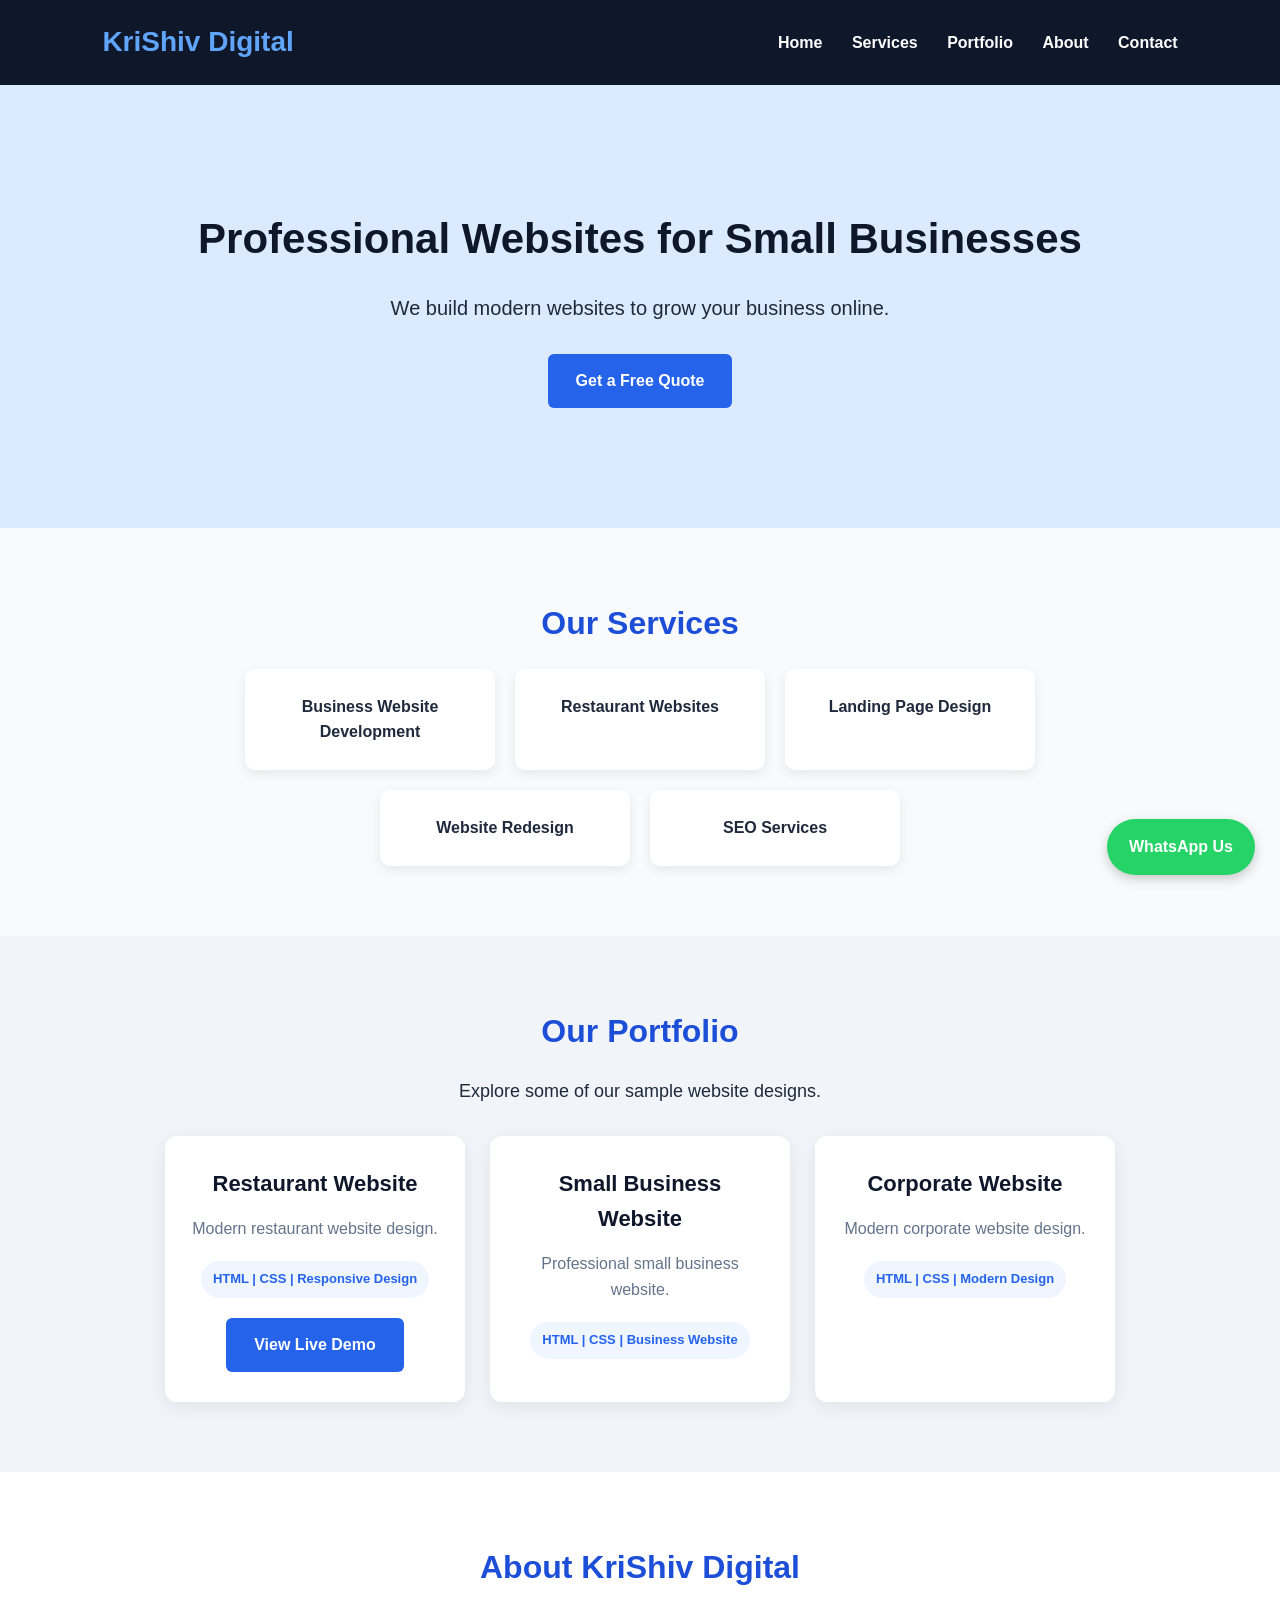
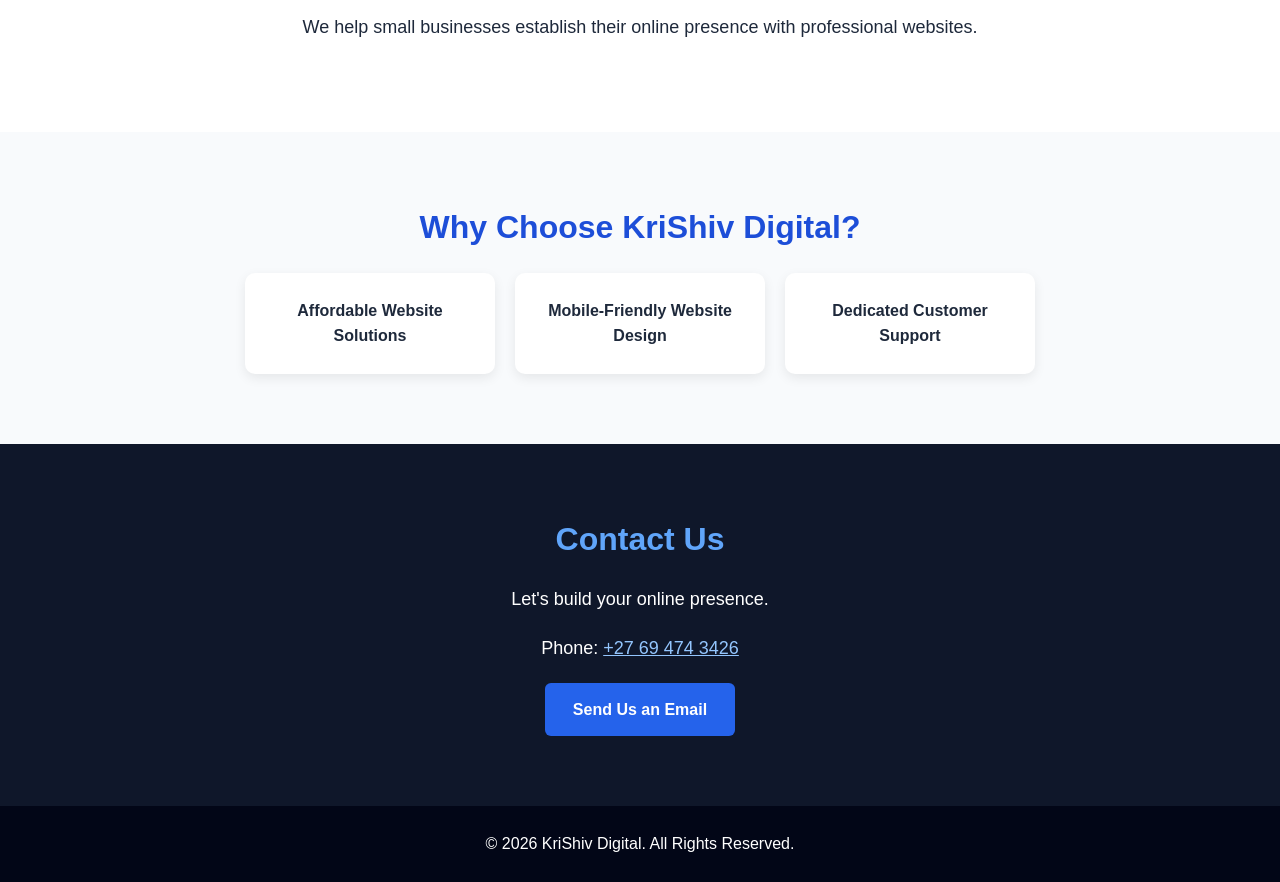
==== index.html @ ae265539 "Initial commit - KriShiv Digital website" ====
<!DOCTYPE html>
<html lang="en">

<head>
    <meta charset="UTF-8">
    <meta name="viewport" content="width=device-width, initial-scale=1.0">

    <title>KriShiv Digital | Professional Websites</title>

    <link rel="stylesheet" href="style.css">
</head>

<body>

    <!-- Header -->
    <header>
        <h1>KriShiv Digital</h1>

        <nav>
            <a href="#home">Home</a>
            <a href="#services">Services</a>
            <a href="#portfolio">Portfolio</a>
            <a href="#about">About</a>
            <a href="#contact">Contact</a>
        </nav>
    </header>

    <!-- Home Section -->
    <main>
        <section id="home">
            <h2>Professional Websites for Small Businesses</h2>

            <p>
                We build modern websites to grow
                your business online.
            </p>

            <a href="#contact" class="btn">
                Get a Free Quote
            </a>
        </section>

        <!-- Services Section -->
        <section id="services">
            <h2>Our Services</h2>

            <ul>
                <li>Business Website Development</li>
                <li>Restaurant Websites</li>
                <li>Landing Page Design</li>
                <li>Website Redesign</li>
                <li>SEO Services</li>
            </ul>
        </section>
            
        <!-- Portfolio Section -->
        <section id="portfolio">

    <h2>Our Portfolio</h2>

    <p>Explore some of our sample website designs.</p>

    <div class="portfolio-container">

        <div class="portfolio-card">
            <h3>Restaurant Website</h3>

            <p>Modern restaurant website design.</p>

            <span>HTML | CSS | Responsive Design</span>

            <a href="restaurant.html" class="btn" target="_blank">
                View Live Demo
            </a>
        </div>

        <div class="portfolio-card">
            <h3>Small Business Website</h3>
            <p>Professional small business website.</p>
            <span>HTML | CSS | Business Website</span>
        </div>

        <div class="portfolio-card">
            <h3>Corporate Website</h3>
            <p>Modern corporate website design.</p>
            <span>HTML | CSS | Modern Design</span>
        </div>

    </div>

        </section>

                <!-- About Section -->
                <section id="about">
                    <h2>About KriShiv Digital</h2>

                    <p>
                        We help small businesses establish
                        their online presence with professional websites.
                    </p>
                </section>

                <!-- Why Choose Us -->
                <section id="why-us">
                    <h2>Why Choose KriShiv Digital?</h2>

                    <ul>
                        <li>Affordable Website Solutions</li>
                        <li>Mobile-Friendly Website Design</li>
                        <li>Dedicated Customer Support</li>
                    </ul>
                </section>

                <!-- Contact Section -->
                <section id="contact">
                    <h2>Contact Us</h2>

                    <p>Let's build your online presence.</p>

                    <p>
                        Phone:
                        <a href="tel:+27694743426">
                            +27 69 474 3426
                        </a>
                    </p>

                    <a href="mailto:sandeep1991mishra@gmail.com" class="btn">
                        Send Us an Email
                    </a>
                </section>

    </main>

        <!-- Footer -->
    <footer>
        <p>
            &copy; 2026 KriShiv Digital.
            All Rights Reserved.
        </p>
    </footer>

    <!-- WhatsApp Floating Button -->
    <a
        href="https://wa.me/27694743426"
        class="whatsapp-btn"
        target="_blank"
        rel="noopener noreferrer">
        WhatsApp Us
    </a>

</body>
</html>
---- style.css ----
/* General Styling */
* {
    margin: 0;
    padding: 0;
    box-sizing: border-box;
}

html {
    scroll-behavior: smooth;
}

body {
    font-family: Arial, sans-serif;
    background-color: #f8fafc;
    color: #1e293b;
    line-height: 1.6;
}

/* Header */
header {
    background-color: #0f172a;
    color: white;
    padding: 20px 8%;
    display: flex;
    justify-content: space-between;
    align-items: center;
    flex-wrap: wrap;
}

header h1 {
    font-size: 28px;
    color: #60a5fa;
}

nav a {
    color: white;
    text-decoration: none;
    margin-left: 25px;
    font-weight: bold;
}

nav a:hover {
    color: #60a5fa;
}

/* All Sections */
section {
    padding: 70px 10%;
    text-align: center;
}

section h2 {
    font-size: 32px;
    color: #1d4ed8;
    margin-bottom: 20px;
}

section p {
    font-size: 18px;
    margin-bottom: 20px;
}

/* Home Section */
#home {
    background-color: #dbeafe;
    padding: 120px 10%;
}

#home h2 {
    font-size: 42px;
    color: #0f172a;
}

#home p {
    font-size: 20px;
    margin-bottom: 30px;
}

/* Buttons */
.btn {
    display: inline-block;
    background-color: #2563eb;
    color: white;
    padding: 14px 28px;
    text-decoration: none;
    border-radius: 6px;
    font-weight: bold;
}

.btn:hover {
    background-color: #1e40af;
}

/* Services and Why Us */
ul {
    list-style: none;
    display: flex;
    justify-content: center;
    flex-wrap: wrap;
    gap: 20px;
}

li {
    background-color: white;
    padding: 25px;
    border-radius: 10px;
    width: 250px;
    box-shadow: 0 4px 12px rgba(0, 0, 0, 0.08);
    font-weight: bold;
}

/* About */
#about {
    background-color: white;
}

/* Contact */
#contact {
    background-color: #0f172a;
    color: white;
}

#contact h2 {
    color: #60a5fa;
}

#contact a:not(.btn) {
    color: #93c5fd;
}

/* Footer */
footer {
    background-color: #020617;
    color: white;
    text-align: center;
    padding: 25px;
}

/* Mobile Responsive Design */
@media (max-width: 768px) {

    header {
        flex-direction: column;
        gap: 15px;
    }

    nav a {
        display: inline-block;
        margin: 5px 8px;
    }

    #home {
        padding: 80px 5%;
    }

    #home h2 {
        font-size: 30px;
    }

    section {
        padding: 50px 5%;
    }

    section h2 {
        font-size: 26px;
    }

    li {
        width: 100%;
    }
}


/* WhatsApp Floating Button */
.whatsapp-btn {
    position: fixed;
    bottom: 25px;
    right: 25px;
    background-color: #25D366;
    color: white;
    padding: 15px 22px;
    border-radius: 50px;
    text-decoration: none;
    font-weight: bold;
    box-shadow: 0 4px 12px rgba(0,0,0,0.2);
    z-index: 1000;
}

.whatsapp-btn:hover {
    background-color: #128C7E;
}

/* Portfolio Section */
#portfolio {
    background-color: #f1f5f9;
}

.portfolio-container {
    display: flex;
    justify-content: center;
    flex-wrap: wrap;
    gap: 25px;
    margin-top: 30px;
}

.portfolio-card {
    background: white;
    width: 300px;
    padding: 30px 25px;
    border-radius: 12px;
    box-shadow: 0 5px 18px rgba(15, 23, 42, 0.08);
    transition: transform 0.3s ease, box-shadow 0.3s ease;
}

.portfolio-card:hover {
    transform: translateY(-8px);
    box-shadow: 0 10px 25px rgba(15, 23, 42, 0.14);
}

.portfolio-card h3 {
    color: #0f172a;
    font-size: 22px;
    margin-bottom: 15px;
}

.portfolio-card p {
    color: #64748b;
    font-size: 16px;
    margin-bottom: 20px;
}

.portfolio-card span {
    display: inline-block;
    color: #2563eb;
    background: #eff6ff;
    padding: 8px 12px;
    border-radius: 20px;
    font-size: 13px;
    font-weight: bold;
}

@media (max-width: 768px) {
    .portfolio-card {
        width: 100%;
    }
}

.portfolio-card .btn {
    margin-top: 20px;
}
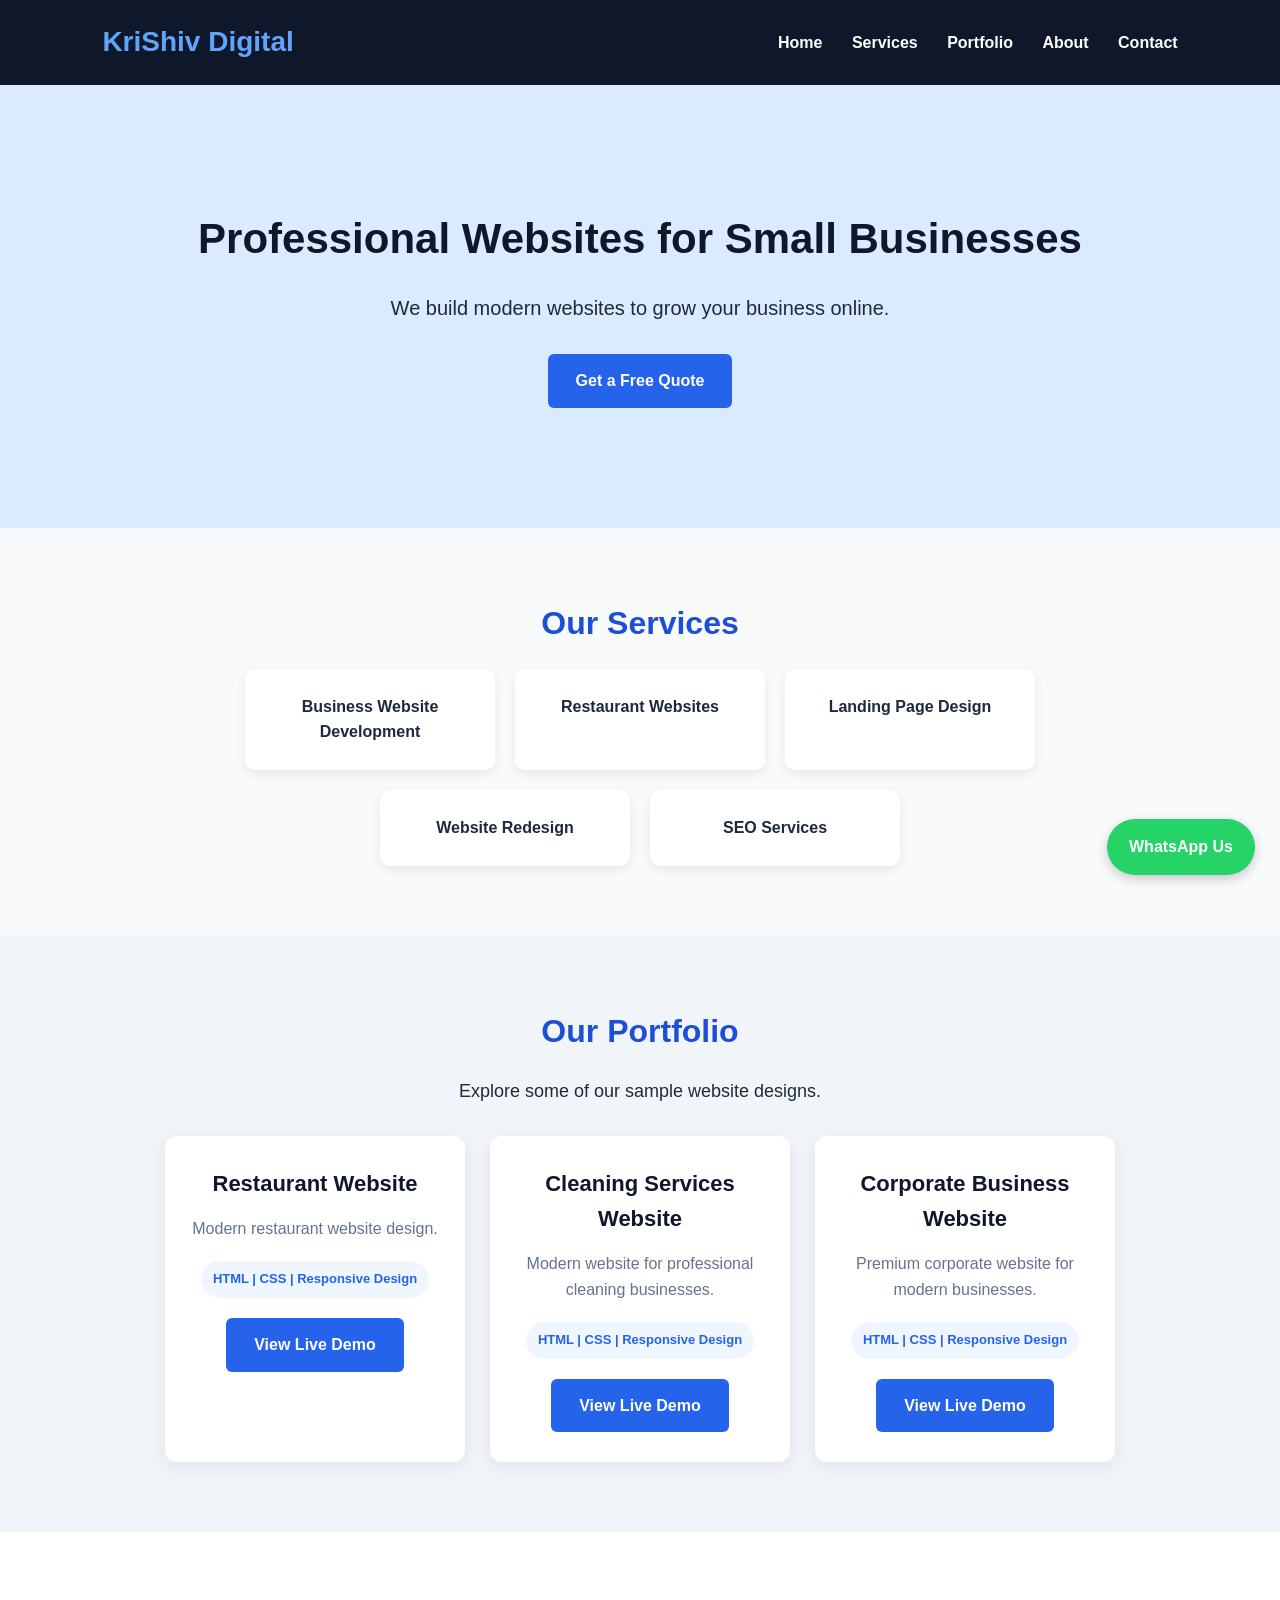
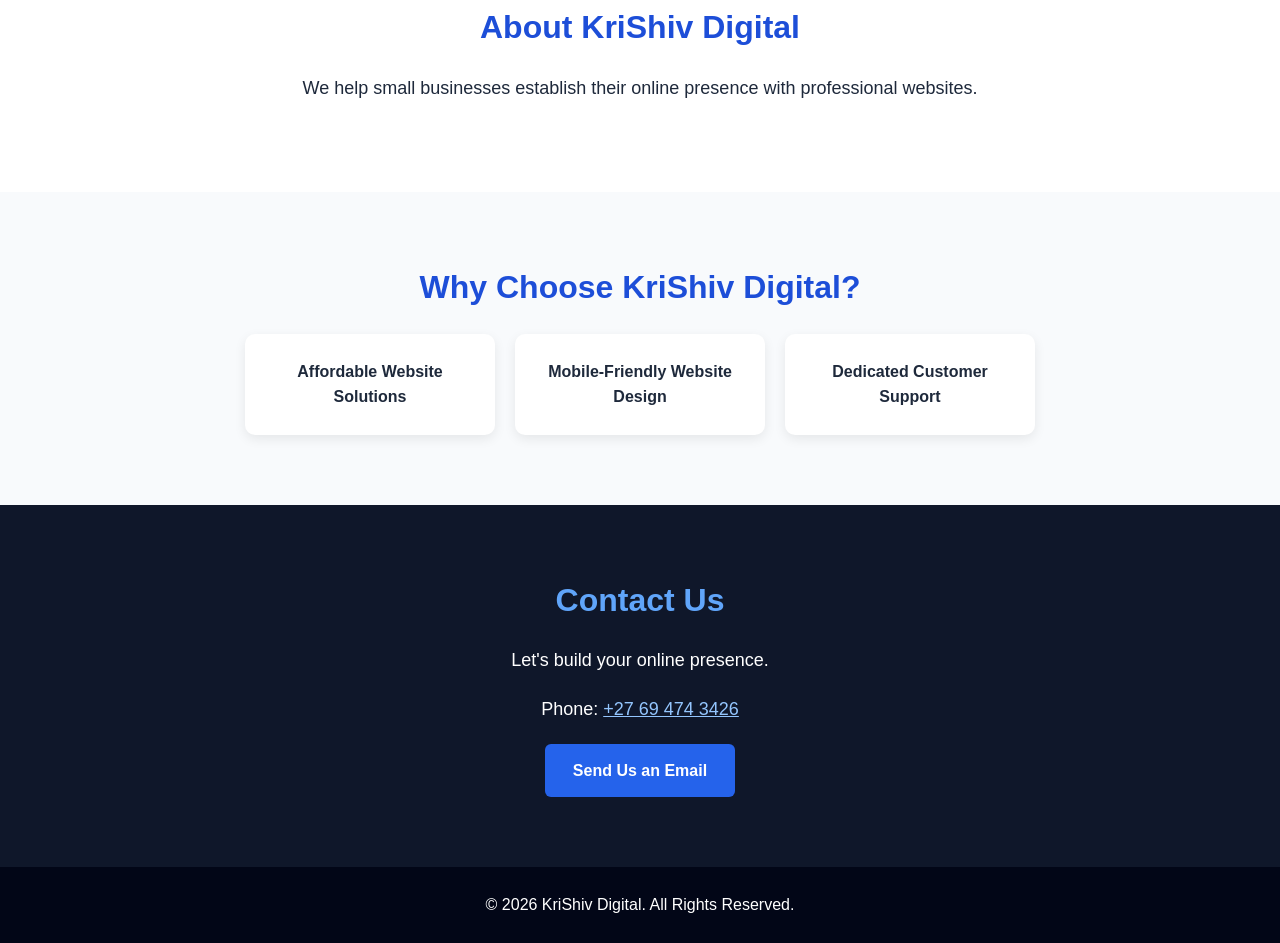
==== commit 8658b1e2: "Add cleaning and corporate website portfolio demos" ====
--- a/index.html
+++ b/index.html
@@ -76,15 +76,27 @@
         </div>
 
         <div class="portfolio-card">
-            <h3>Small Business Website</h3>
-            <p>Professional small business website.</p>
-            <span>HTML | CSS | Business Website</span>
+            <h3>Cleaning Services Website</h3>
+
+            <p>Modern website for professional cleaning businesses.</p>
+
+            <span>HTML | CSS | Responsive Design</span>
+
+            <a href="cleaning.html" class="btn" target="_blank">
+                View Live Demo
+            </a>
         </div>
 
         <div class="portfolio-card">
-            <h3>Corporate Website</h3>
-            <p>Modern corporate website design.</p>
-            <span>HTML | CSS | Modern Design</span>
+            <h3>Corporate Business Website</h3>
+
+            <p>Premium corporate website for modern businesses.</p>
+
+            <span>HTML | CSS | Responsive Design</span>
+
+            <a href="corporate.html" class="btn" target="_blank">
+                View Live Demo
+            </a>
         </div>
 
     </div>
